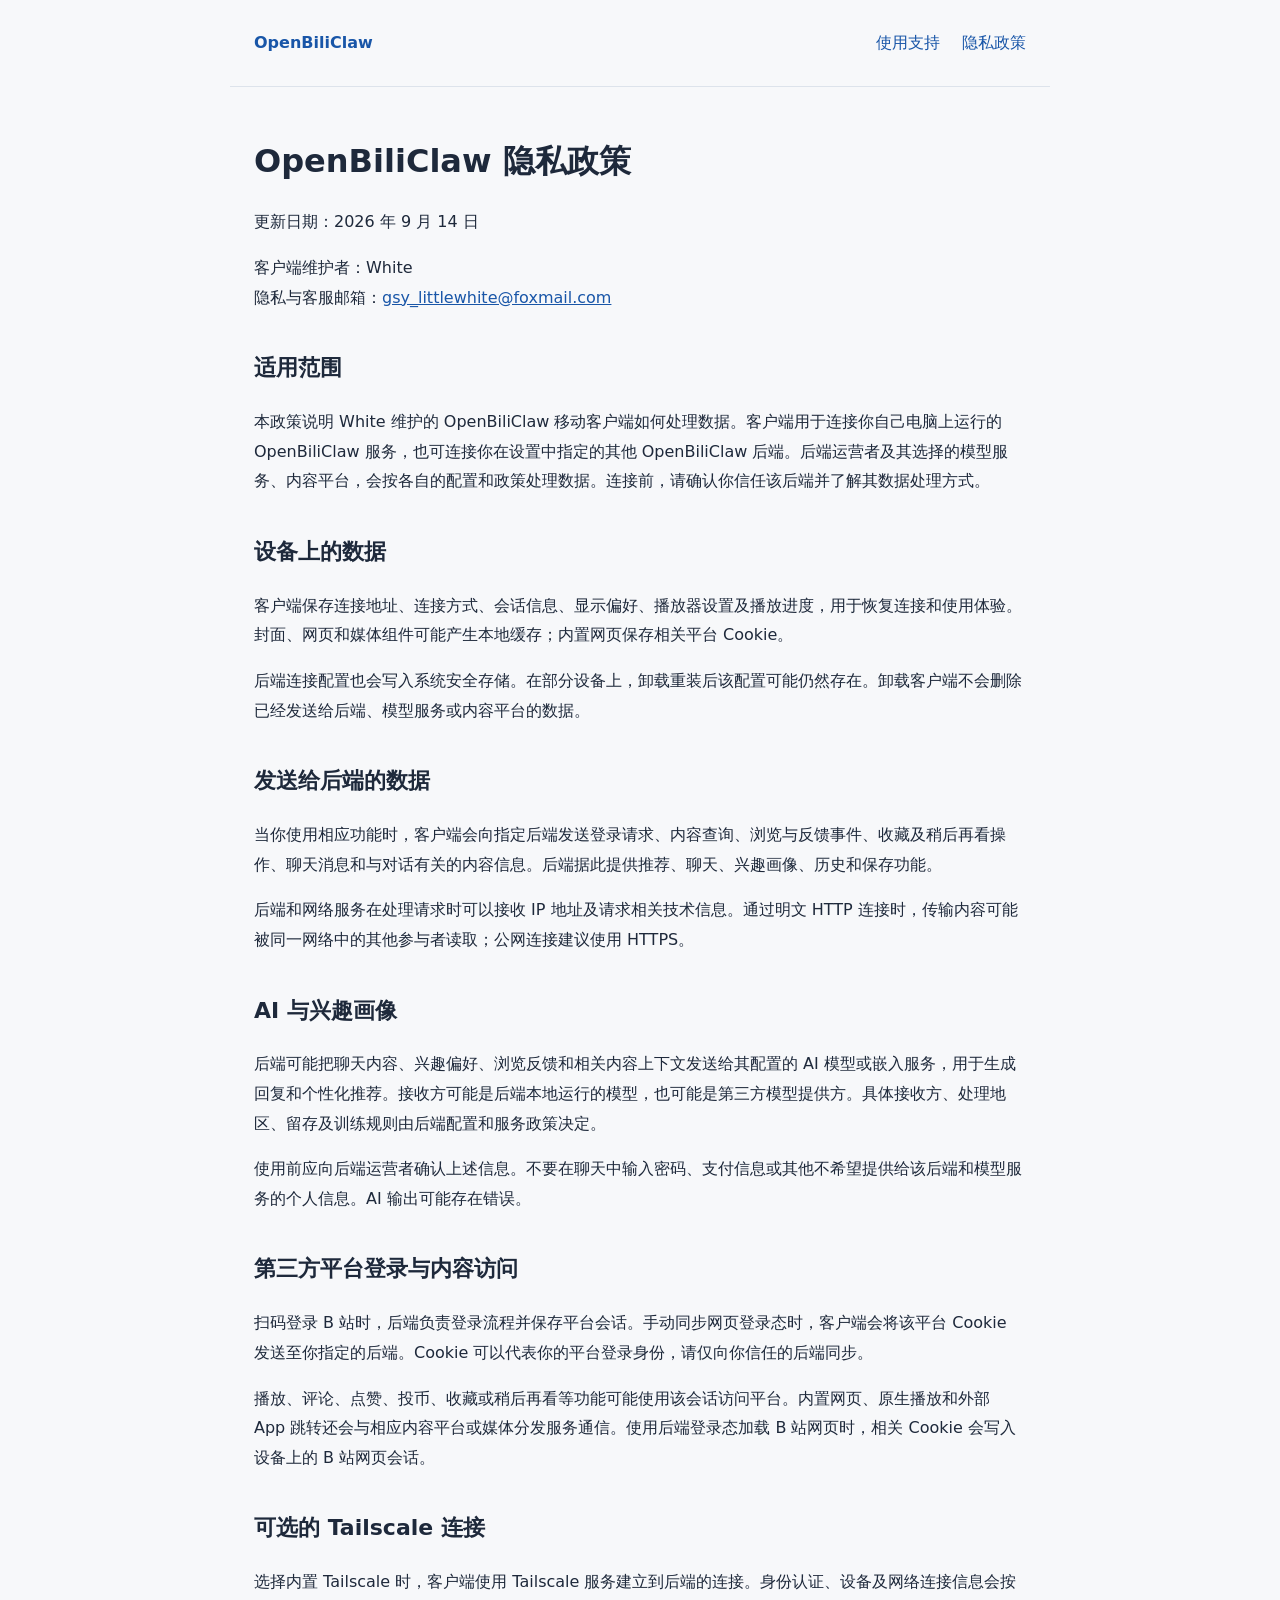
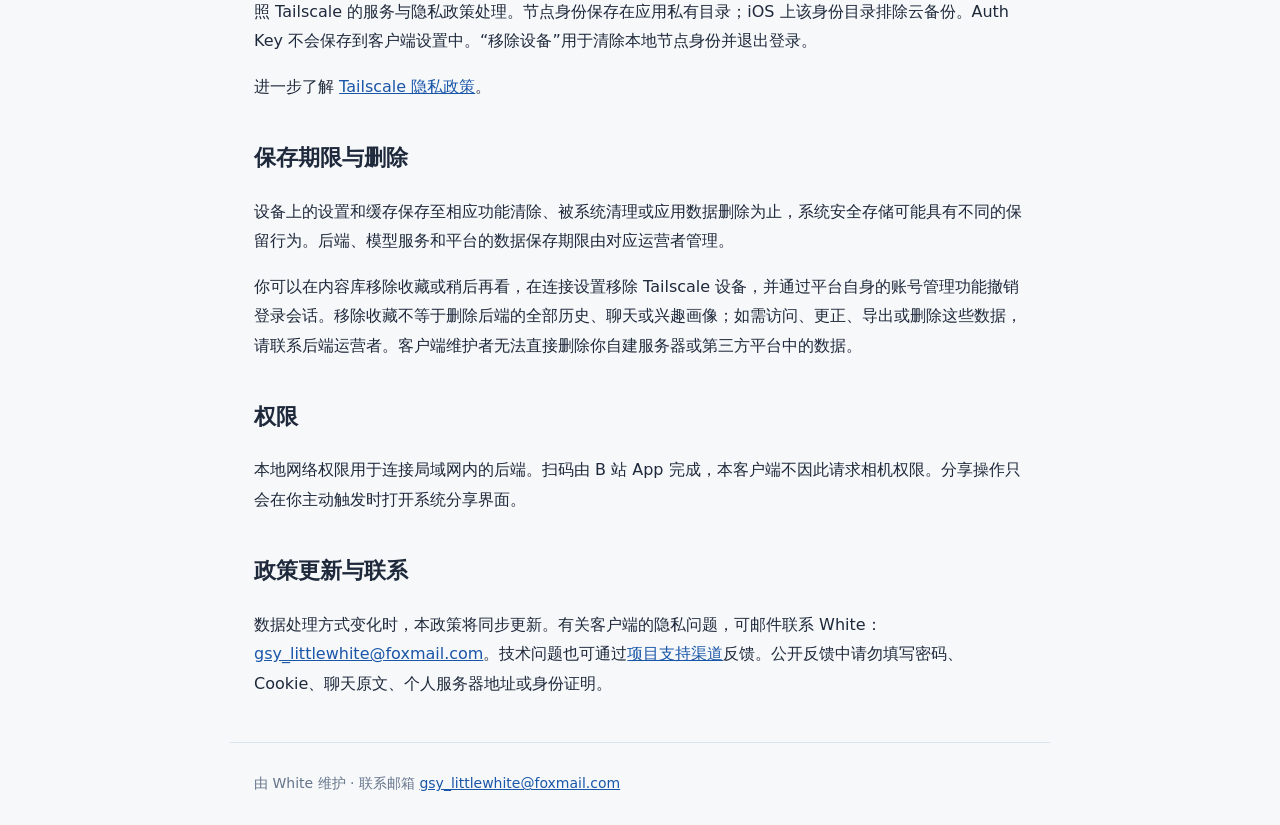
==== privacy.html @ 34c7d4fc "docs: publish OpenBiliClaw support and privacy pages" ====
<!doctype html>
<html lang="zh-CN"><head><meta charset="utf-8"><meta name="viewport" content="width=device-width,initial-scale=1"><meta name="color-scheme" content="light dark"><title>隐私政策 · OpenBiliClaw</title><link rel="stylesheet" href="style.css"></head><body><header><a href="index.html"><strong>OpenBiliClaw</strong></a><nav aria-label="主要导航"><a href="support.html">使用支持</a><a href="privacy.html">隐私政策</a></nav></header><main><h1>OpenBiliClaw 隐私政策</h1>
<p>更新日期：2026 年 9 月 14 日</p>
<p>客户端维护者：White<br />
隐私与客服邮箱：<a href="mailto:gsy_littlewhite@foxmail.com">gsy_littlewhite@foxmail.com</a></p>
<h2>适用范围</h2>
<p>本政策说明 White 维护的 OpenBiliClaw 移动客户端如何处理数据。客户端用于连接你自己电脑上运行的 OpenBiliClaw 服务，也可连接你在设置中指定的其他 OpenBiliClaw 后端。后端运营者及其选择的模型服务、内容平台，会按各自的配置和政策处理数据。连接前，请确认你信任该后端并了解其数据处理方式。</p>
<h2>设备上的数据</h2>
<p>客户端保存连接地址、连接方式、会话信息、显示偏好、播放器设置及播放进度，用于恢复连接和使用体验。封面、网页和媒体组件可能产生本地缓存；内置网页保存相关平台 Cookie。</p>
<p>后端连接配置也会写入系统安全存储。在部分设备上，卸载重装后该配置可能仍然存在。卸载客户端不会删除已经发送给后端、模型服务或内容平台的数据。</p>
<h2>发送给后端的数据</h2>
<p>当你使用相应功能时，客户端会向指定后端发送登录请求、内容查询、浏览与反馈事件、收藏及稍后再看操作、聊天消息和与对话有关的内容信息。后端据此提供推荐、聊天、兴趣画像、历史和保存功能。</p>
<p>后端和网络服务在处理请求时可以接收 IP 地址及请求相关技术信息。通过明文 HTTP 连接时，传输内容可能被同一网络中的其他参与者读取；公网连接建议使用 HTTPS。</p>
<h2>AI 与兴趣画像</h2>
<p>后端可能把聊天内容、兴趣偏好、浏览反馈和相关内容上下文发送给其配置的 AI 模型或嵌入服务，用于生成回复和个性化推荐。接收方可能是后端本地运行的模型，也可能是第三方模型提供方。具体接收方、处理地区、留存及训练规则由后端配置和服务政策决定。</p>
<p>使用前应向后端运营者确认上述信息。不要在聊天中输入密码、支付信息或其他不希望提供给该后端和模型服务的个人信息。AI 输出可能存在错误。</p>
<h2>第三方平台登录与内容访问</h2>
<p>扫码登录 B 站时，后端负责登录流程并保存平台会话。手动同步网页登录态时，客户端会将该平台 Cookie 发送至你指定的后端。Cookie 可以代表你的平台登录身份，请仅向你信任的后端同步。</p>
<p>播放、评论、点赞、投币、收藏或稍后再看等功能可能使用该会话访问平台。内置网页、原生播放和外部 App 跳转还会与相应内容平台或媒体分发服务通信。使用后端登录态加载 B 站网页时，相关 Cookie 会写入设备上的 B 站网页会话。</p>
<h2>可选的 Tailscale 连接</h2>
<p>选择内置 Tailscale 时，客户端使用 Tailscale 服务建立到后端的连接。身份认证、设备及网络连接信息会按照 Tailscale 的服务与隐私政策处理。节点身份保存在应用私有目录；iOS 上该身份目录排除云备份。Auth Key 不会保存到客户端设置中。“移除设备”用于清除本地节点身份并退出登录。</p>
<p>进一步了解 <a href="https://tailscale.com/privacy-policy">Tailscale 隐私政策</a>。</p>
<h2>保存期限与删除</h2>
<p>设备上的设置和缓存保存至相应功能清除、被系统清理或应用数据删除为止，系统安全存储可能具有不同的保留行为。后端、模型服务和平台的数据保存期限由对应运营者管理。</p>
<p>你可以在内容库移除收藏或稍后再看，在连接设置移除 Tailscale 设备，并通过平台自身的账号管理功能撤销登录会话。移除收藏不等于删除后端的全部历史、聊天或兴趣画像；如需访问、更正、导出或删除这些数据，请联系后端运营者。客户端维护者无法直接删除你自建服务器或第三方平台中的数据。</p>
<h2>权限</h2>
<p>本地网络权限用于连接局域网内的后端。扫码由 B 站 App 完成，本客户端不因此请求相机权限。分享操作只会在你主动触发时打开系统分享界面。</p>
<h2>政策更新与联系</h2>
<p>数据处理方式变化时，本政策将同步更新。有关客户端的隐私问题，可邮件联系 White：<a href="mailto:gsy_littlewhite@foxmail.com">gsy_littlewhite@foxmail.com</a>。技术问题也可通过<a href="https://github.com/whiteguo233/OpenBiliClaw-mobile/issues">项目支持渠道</a>反馈。公开反馈中请勿填写密码、Cookie、聊天原文、个人服务器地址或身份证明。</p>
</main><footer>由 White 维护 · 联系邮箱 <a href="mailto:gsy_littlewhite@foxmail.com">gsy_littlewhite@foxmail.com</a></footer></body></html>
---- style.css ----
*{box-sizing:border-box}body{margin:0;background:#f7f8fa;color:#1e293b;font:16px/1.85 system-ui,-apple-system,"PingFang SC",sans-serif}header,main,footer{max-width:820px;margin:auto;padding:28px 24px}header{display:flex;justify-content:space-between;gap:20px;flex-wrap:wrap;border-bottom:1px solid #dde3eb}header a{text-decoration:none}nav{display:flex;gap:22px}a{color:#1956a8}main{min-height:65vh}h1{font-size:32px;line-height:1.4;margin:24px 0}h2{font-size:22px;margin-top:36px}p,li{overflow-wrap:anywhere}footer{color:#64748b;font-size:14px;border-top:1px solid #dde3eb}a:focus-visible{outline:3px solid #77aaff;outline-offset:4px}@media(prefers-color-scheme:dark){body{background:#101722;color:#e1e7ef}a{color:#93beff}header,footer{border-color:#344054}footer{color:#a5b0c0}}
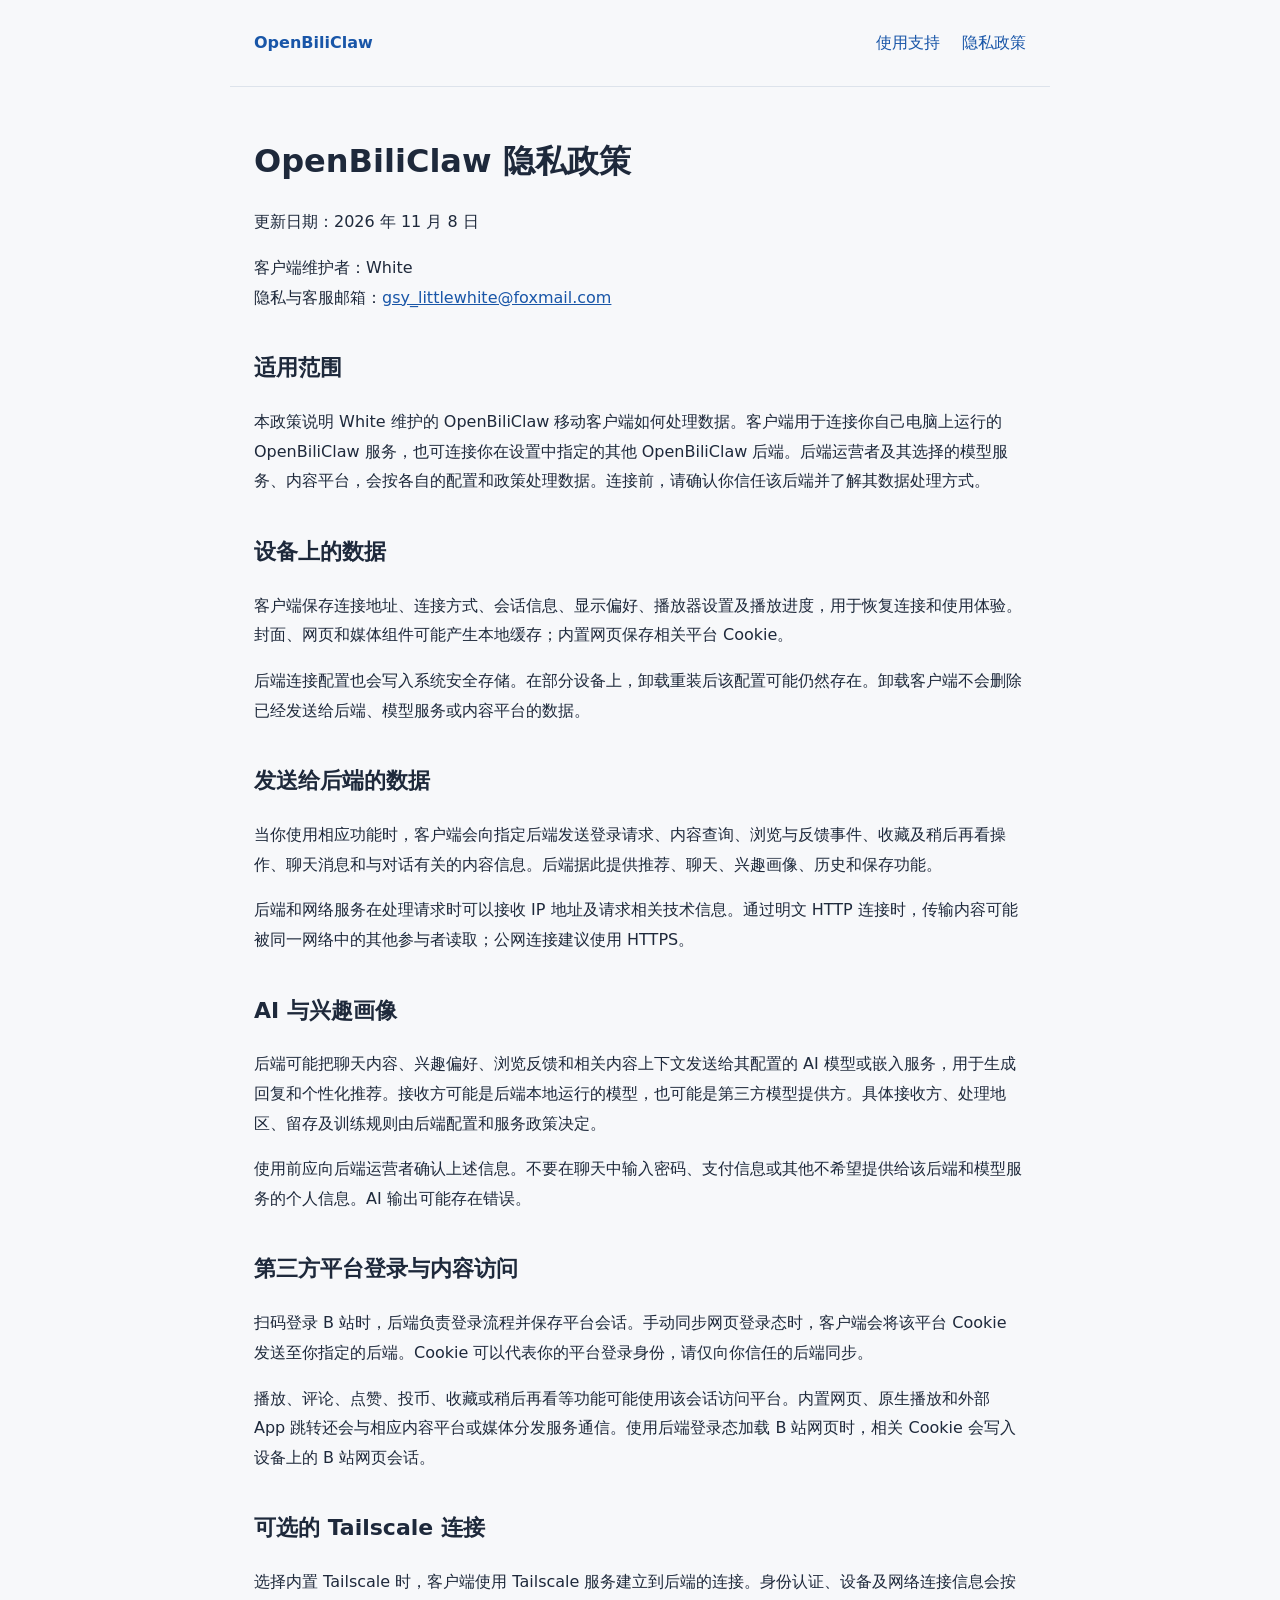
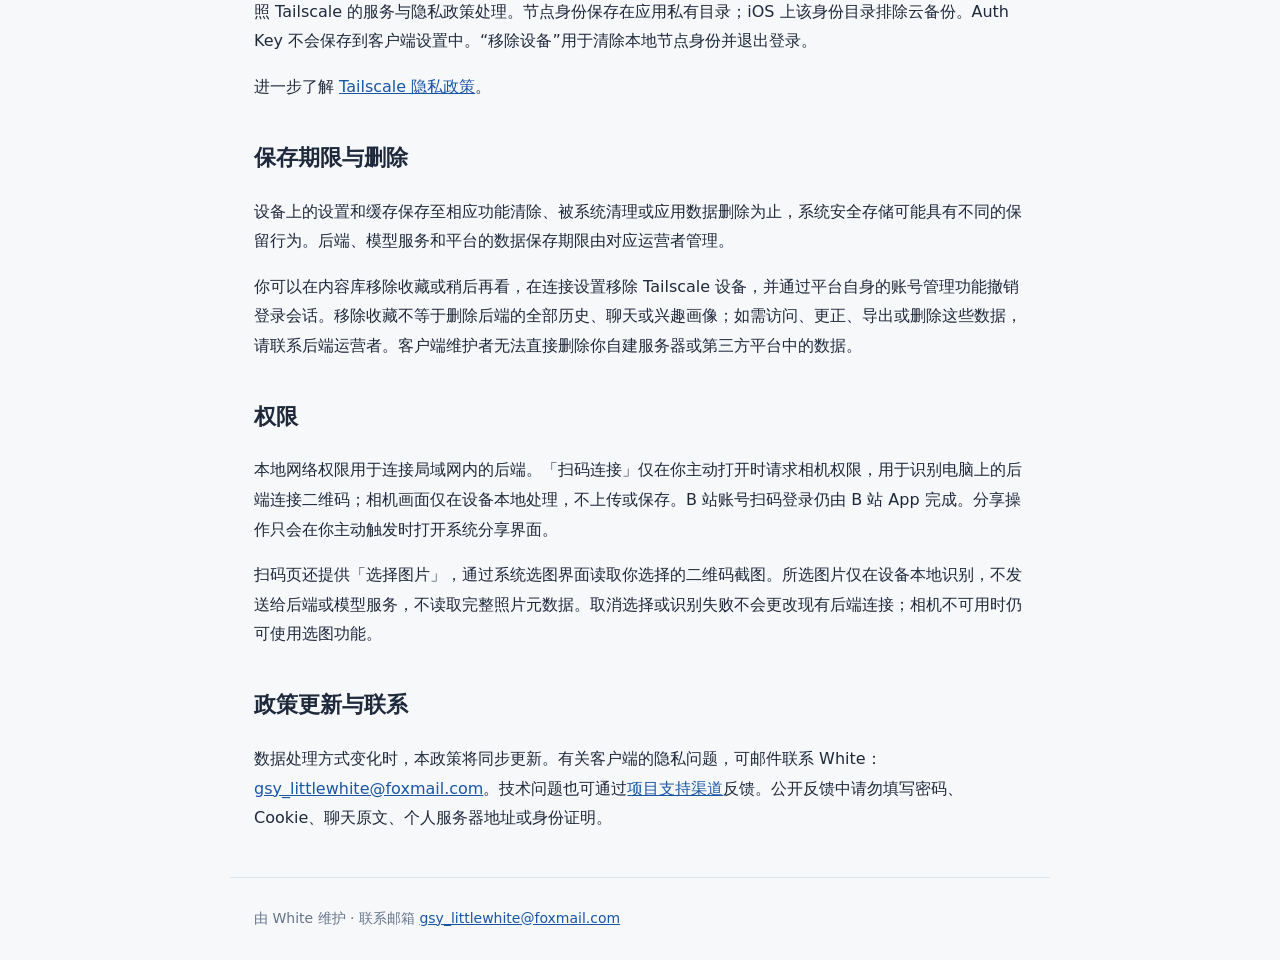
==== commit 5e0271e3: "docs: update QR privacy and support for iOS release" ====
--- a/privacy.html
+++ b/privacy.html
@@ -1,6 +1,6 @@
 <!doctype html>
 <html lang="zh-CN"><head><meta charset="utf-8"><meta name="viewport" content="width=device-width,initial-scale=1"><meta name="color-scheme" content="light dark"><title>隐私政策 · OpenBiliClaw</title><link rel="stylesheet" href="style.css"></head><body><header><a href="index.html"><strong>OpenBiliClaw</strong></a><nav aria-label="主要导航"><a href="support.html">使用支持</a><a href="privacy.html">隐私政策</a></nav></header><main><h1>OpenBiliClaw 隐私政策</h1>
-<p>更新日期：2026 年 9 月 14 日</p>
+<p>更新日期：2026 年 11 月 8 日</p>
 <p>客户端维护者：White<br />
 隐私与客服邮箱：<a href="mailto:gsy_littlewhite@foxmail.com">gsy_littlewhite@foxmail.com</a></p>
 <h2>适用范围</h2>
@@ -24,7 +24,8 @@
 <p>设备上的设置和缓存保存至相应功能清除、被系统清理或应用数据删除为止，系统安全存储可能具有不同的保留行为。后端、模型服务和平台的数据保存期限由对应运营者管理。</p>
 <p>你可以在内容库移除收藏或稍后再看，在连接设置移除 Tailscale 设备，并通过平台自身的账号管理功能撤销登录会话。移除收藏不等于删除后端的全部历史、聊天或兴趣画像；如需访问、更正、导出或删除这些数据，请联系后端运营者。客户端维护者无法直接删除你自建服务器或第三方平台中的数据。</p>
 <h2>权限</h2>
-<p>本地网络权限用于连接局域网内的后端。扫码由 B 站 App 完成，本客户端不因此请求相机权限。分享操作只会在你主动触发时打开系统分享界面。</p>
+<p>本地网络权限用于连接局域网内的后端。「扫码连接」仅在你主动打开时请求相机权限，用于识别电脑上的后端连接二维码；相机画面仅在设备本地处理，不上传或保存。B 站账号扫码登录仍由 B 站 App 完成。分享操作只会在你主动触发时打开系统分享界面。</p>
+<p>扫码页还提供「选择图片」，通过系统选图界面读取你选择的二维码截图。所选图片仅在设备本地识别，不发送给后端或模型服务，不读取完整照片元数据。取消选择或识别失败不会更改现有后端连接；相机不可用时仍可使用选图功能。</p>
 <h2>政策更新与联系</h2>
 <p>数据处理方式变化时，本政策将同步更新。有关客户端的隐私问题，可邮件联系 White：<a href="mailto:gsy_littlewhite@foxmail.com">gsy_littlewhite@foxmail.com</a>。技术问题也可通过<a href="https://github.com/whiteguo233/OpenBiliClaw-mobile/issues">项目支持渠道</a>反馈。公开反馈中请勿填写密码、Cookie、聊天原文、个人服务器地址或身份证明。</p>
 </main><footer>由 White 维护 · 联系邮箱 <a href="mailto:gsy_littlewhite@foxmail.com">gsy_littlewhite@foxmail.com</a></footer></body></html>
